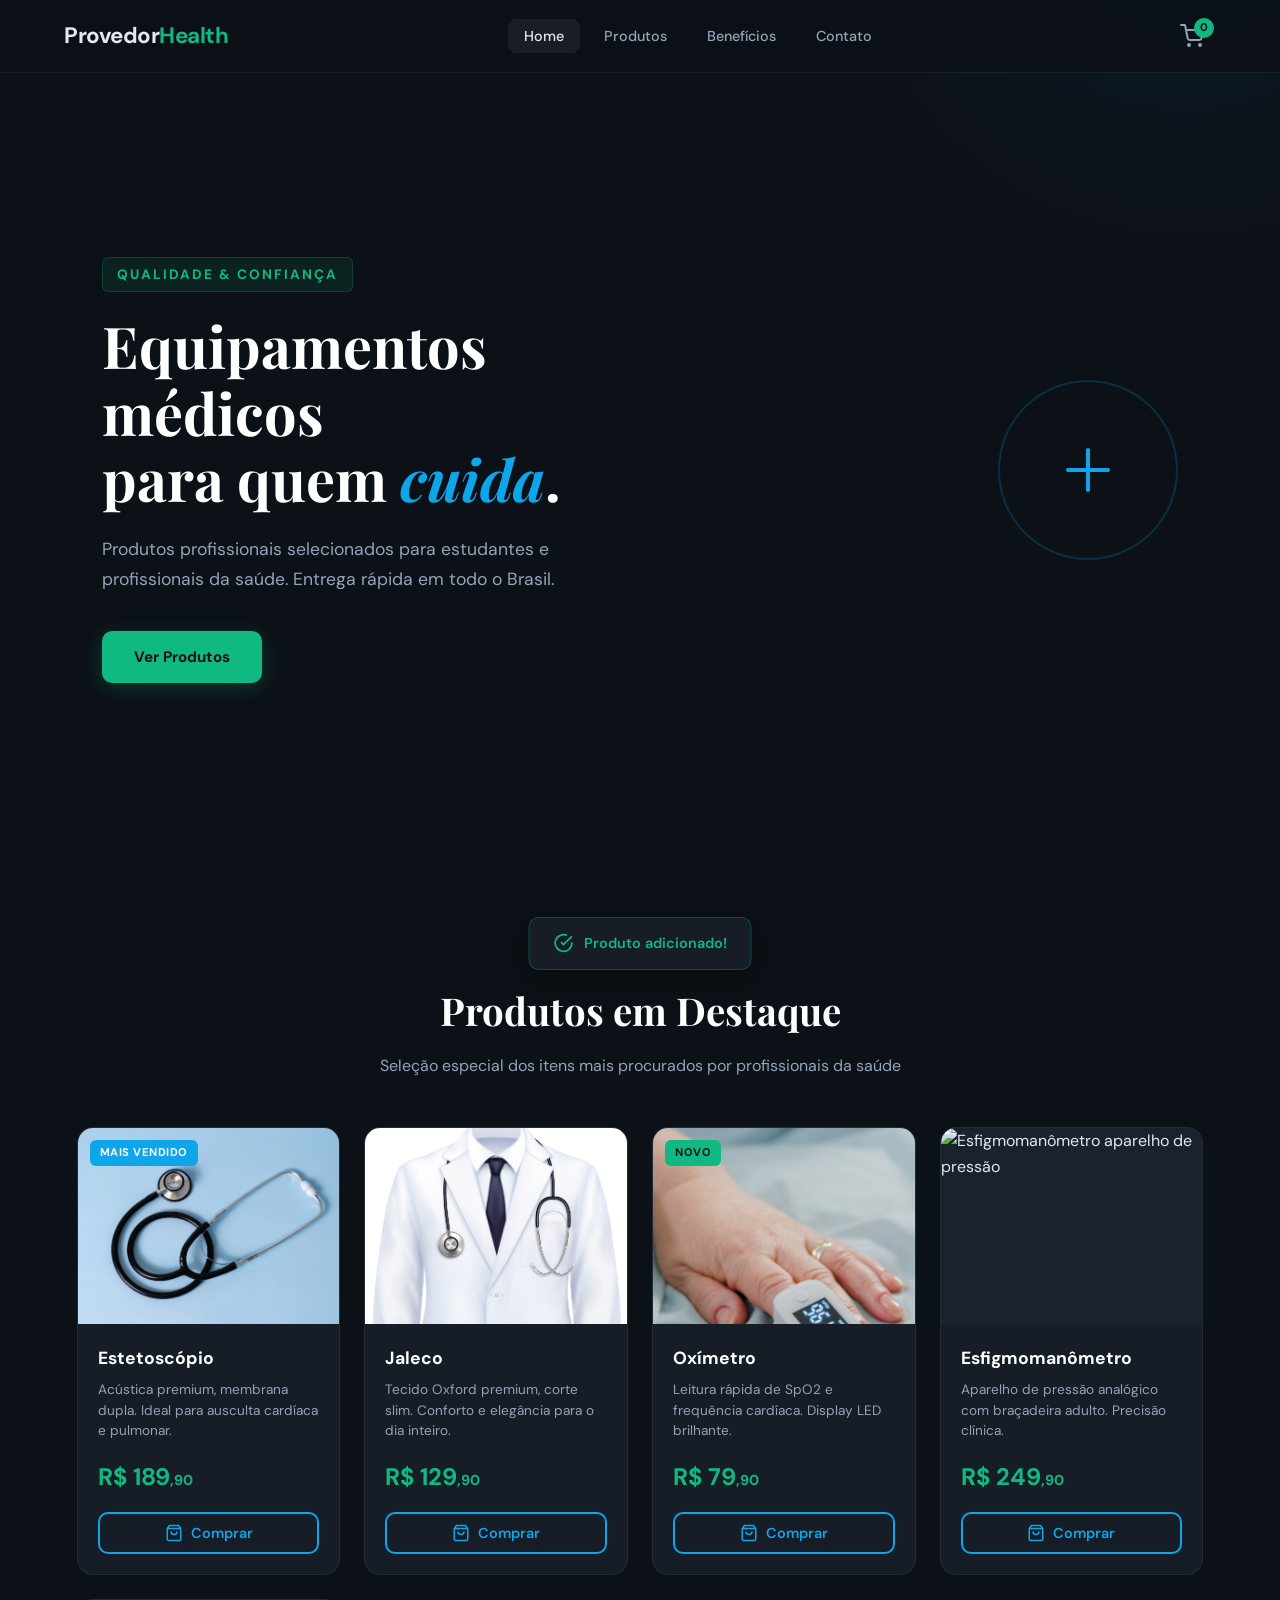
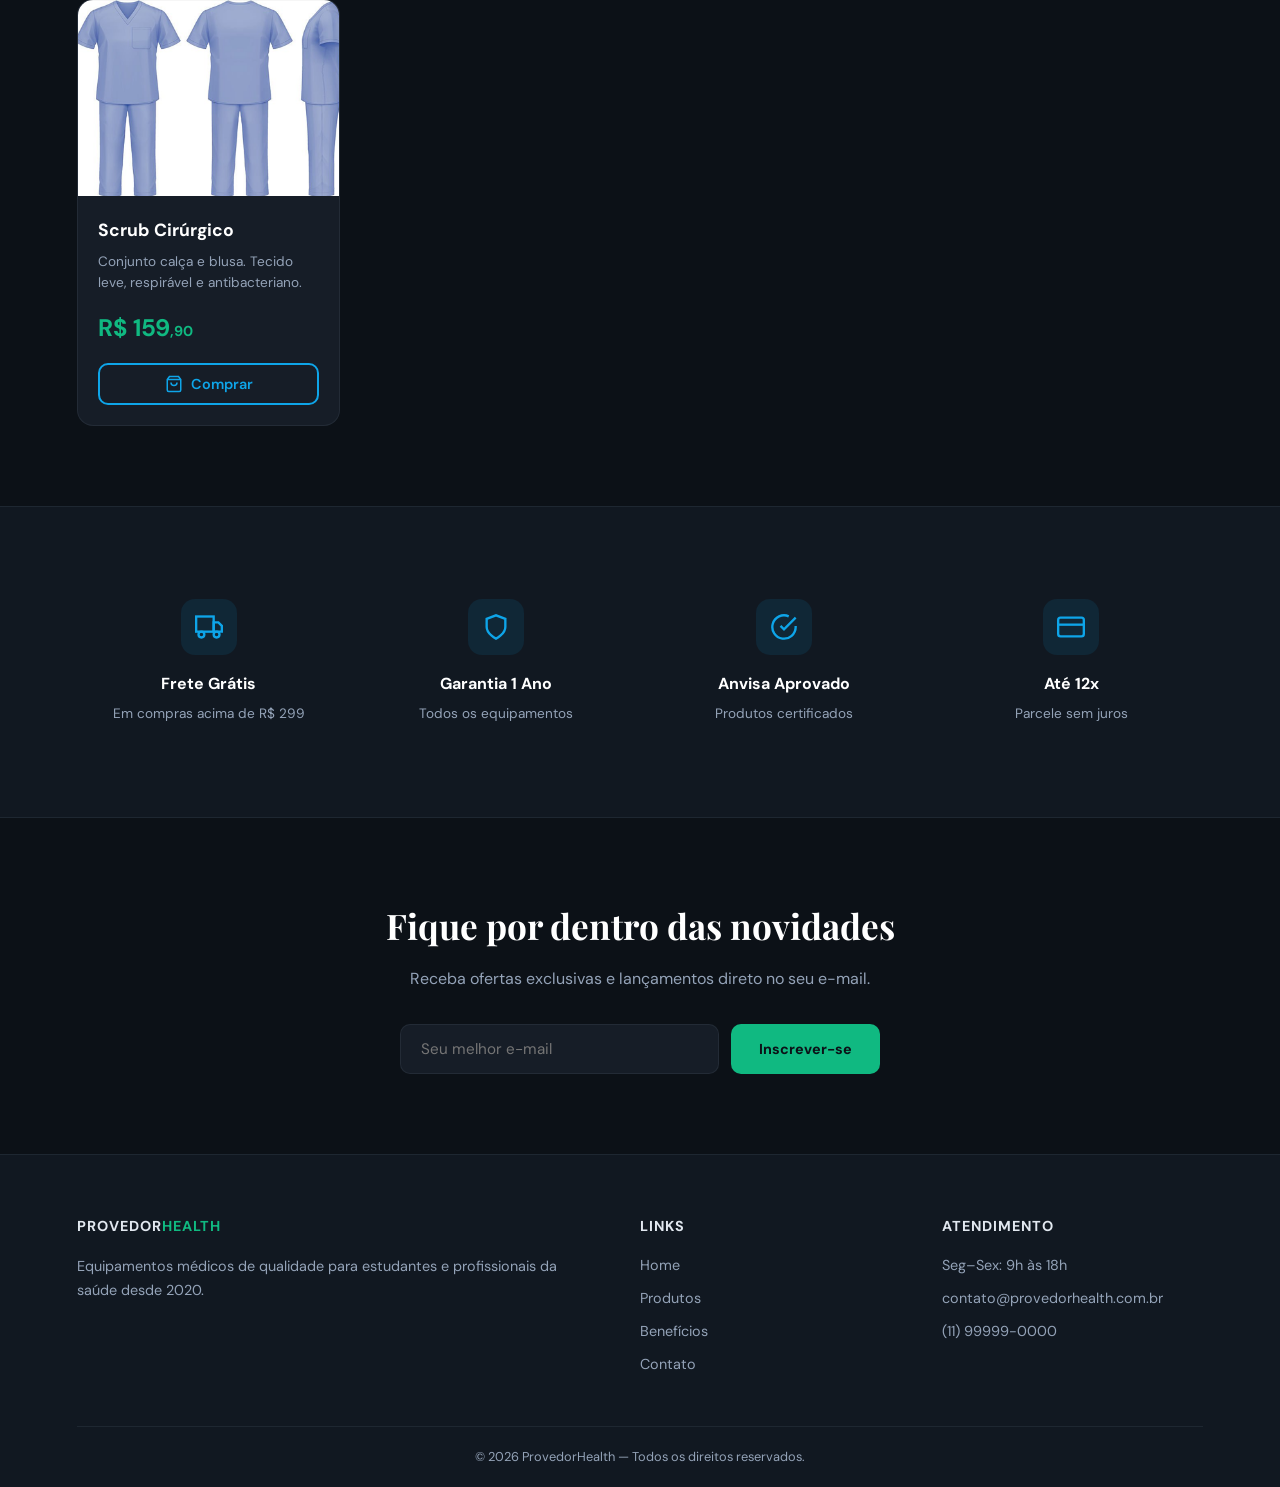
==== Projeto2Front/index.html @ 76541d10 "Projeto Figma Aula de Web, tentando aprimorar a cada dia mais (Utilizei IA para entender certas vari" ====
<!DOCTYPE html>
<html lang="pt-br">
<head>
    <meta charset="UTF-8">
    <meta name="viewport" content="width=device-width, initial-scale=1.0">
    <title>ProvedorHealth — Equipamentos Médicos</title>
    <link rel="preconnect" href="https://fonts.googleapis.com">
    <link href="https://fonts.googleapis.com/css2?family=DM+Sans:ital,opsz,wght@0,9..40,300;0,9..40,500;0,9..40,700&family=Playfair+Display:wght@600;700&display=swap" rel="stylesheet">
    <link rel="stylesheet" href="./src/css/estilo.css">
</head>
<body>

    <!-- HEADER -->
    <header id="header">
        <h1 class="logo">Provedor<span>Health</span></h1>
        <button class="menu-toggle" id="menuToggle" aria-label="Abrir menu">
            <span></span><span></span><span></span>
        </button>
        <nav id="mainNav">
            <ul>
                <li><a href="#hero" class="active">Home</a></li>
                <li><a href="#produtos">Produtos</a></li>
                <li><a href="#beneficios">Benefícios</a></li>
                <li><a href="#contato">Contato</a></li>
            </ul>
        </nav>
        <div class="carrinho" id="carrinhoBtn">
            <svg width="24" height="24" viewBox="0 0 24 24" fill="none" stroke="currentColor" stroke-width="2" stroke-linecap="round" stroke-linejoin="round">
                <circle cx="9" cy="21" r="1"/><circle cx="20" cy="21" r="1"/>
                <path d="M1 1h4l2.68 13.39a2 2 0 0 0 2 1.61h9.72a2 2 0 0 0 2-1.61L23 6H6"/>
            </svg>
            <span id="carrinho-contador">0</span>
        </div>
    </header>

    <!-- HERO SECTION -->
    <section class="hero" id="hero">
        <div class="hero-content">
            <p class="hero-tag">Qualidade & Confiança</p>
            <h2>Equipamentos médicos<br>para quem <em>cuida</em>.</h2>
            <p class="hero-desc">Produtos profissionais selecionados para estudantes e profissionais da saúde. Entrega rápida em todo o Brasil.</p>
            <a href="#produtos" class="btn-hero">Ver Produtos</a>
        </div>
        <div class="hero-visual">
            <div class="hero-pulse"></div>
            <svg class="hero-icon" viewBox="0 0 120 120" fill="none">
                <path d="M60 20 L60 100 M20 60 L100 60" stroke="currentColor" stroke-width="8" stroke-linecap="round"/>
            </svg>
        </div>
    </section>

    <!-- PRODUTOS -->
    <main id="produtos">
        <div class="section-header">
            <h2>Produtos em Destaque</h2>
            <p>Seleção especial dos itens mais procurados por profissionais da saúde</p>
        </div>
        <section class="card">
            <div class="produto-card" style="--delay:0">
                <div class="img-wrapper">
                    <img src="./src/assets/Imagem.jpg" alt="Estetoscópio profissional preto" loading="lazy">
                    <span class="badge">Mais Vendido</span>
                </div>
                <article class="card-content">
                    <h3>Estetoscópio</h3>
                    <p class="desc">Acústica premium, membrana dupla. Ideal para ausculta cardíaca e pulmonar.</p>
                    <p class="preco">R$ 189<small>,90</small></p>
                    <button class="btn-comprar" data-nome="Estetoscópio" data-preco="189.90">
                        <svg width="18" height="18" viewBox="0 0 24 24" fill="none" stroke="currentColor" stroke-width="2"><path d="M6 2L3 6v14a2 2 0 002 2h14a2 2 0 002-2V6l-3-4z"/><line x1="3" y1="6" x2="21" y2="6"/><path d="M16 10a4 4 0 01-8 0"/></svg>
                        Comprar
                    </button>
                </article>
            </div>

            <div class="produto-card" style="--delay:1">
                <div class="img-wrapper">
                    <img src="./src/assets/Imagem2.jpg" alt="Jaleco branco profissional" loading="lazy">
                </div>
                <article class="card-content">
                    <h3>Jaleco</h3>
                    <p class="desc">Tecido Oxford premium, corte slim. Conforto e elegância para o dia inteiro.</p>
                    <p class="preco">R$ 129<small>,90</small></p>
                    <button class="btn-comprar" data-nome="Jaleco" data-preco="129.90">
                        <svg width="18" height="18" viewBox="0 0 24 24" fill="none" stroke="currentColor" stroke-width="2"><path d="M6 2L3 6v14a2 2 0 002 2h14a2 2 0 002-2V6l-3-4z"/><line x1="3" y1="6" x2="21" y2="6"/><path d="M16 10a4 4 0 01-8 0"/></svg>
                        Comprar
                    </button>
                </article>
            </div>

            <div class="produto-card" style="--delay:2">
                <div class="img-wrapper">
                    <img src="./src/assets/Imagem3.jpg" alt="Oxímetro de dedo digital" loading="lazy">
                    <span class="badge novo">Novo</span>
                </div>
                <article class="card-content">
                    <h3>Oxímetro</h3>
                    <p class="desc">Leitura rápida de SpO2 e frequência cardíaca. Display LED brilhante.</p>
                    <p class="preco">R$ 79<small>,90</small></p>
                    <button class="btn-comprar" data-nome="Oxímetro" data-preco="79.90">
                        <svg width="18" height="18" viewBox="0 0 24 24" fill="none" stroke="currentColor" stroke-width="2"><path d="M6 2L3 6v14a2 2 0 002 2h14a2 2 0 002-2V6l-3-4z"/><line x1="3" y1="6" x2="21" y2="6"/><path d="M16 10a4 4 0 01-8 0"/></svg>
                        Comprar
                    </button>
                </article>
            </div>

            <div class="produto-card" style="--delay:3">
                <div class="img-wrapper">
                    <img src="./src/assets/Imagem4.jpg" alt="Esfigmomanômetro aparelho de pressão" loading="lazy">
                </div>
                <article class="card-content">
                    <h3>Esfigmomanômetro</h3>
                    <p class="desc">Aparelho de pressão analógico com braçadeira adulto. Precisão clínica.</p>
                    <p class="preco">R$ 249<small>,90</small></p>
                    <button class="btn-comprar" data-nome="Esfigmomanômetro" data-preco="249.90">
                        <svg width="18" height="18" viewBox="0 0 24 24" fill="none" stroke="currentColor" stroke-width="2"><path d="M6 2L3 6v14a2 2 0 002 2h14a2 2 0 002-2V6l-3-4z"/><line x1="3" y1="6" x2="21" y2="6"/><path d="M16 10a4 4 0 01-8 0"/></svg>
                        Comprar
                    </button>
                </article>
            </div>

            <div class="produto-card" style="--delay:4">
                <div class="img-wrapper">
                    <img src="./src/assets/Imagem5.png" alt="Scrub pijama cirúrgico" loading="lazy">
                </div>
                <article class="card-content">
                    <h3>Scrub Cirúrgico</h3>
                    <p class="desc">Conjunto calça e blusa. Tecido leve, respirável e antibacteriano.</p>
                    <p class="preco">R$ 159<small>,90</small></p>
                    <button class="btn-comprar" data-nome="Scrub Cirúrgico" data-preco="159.90">
                        <svg width="18" height="18" viewBox="0 0 24 24" fill="none" stroke="currentColor" stroke-width="2"><path d="M6 2L3 6v14a2 2 0 002 2h14a2 2 0 002-2V6l-3-4z"/><line x1="3" y1="6" x2="21" y2="6"/><path d="M16 10a4 4 0 01-8 0"/></svg>
                        Comprar
                    </button>
                </article>
            </div>
        </section>
    </main>

    <!-- BENEFÍCIOS -->
    <section class="beneficios" id="beneficios">
        <div class="beneficio">
            <div class="beneficio-icon">
                <svg width="28" height="28" viewBox="0 0 24 24" fill="none" stroke="currentColor" stroke-width="2"><rect x="1" y="3" width="15" height="13"/><polygon points="16 8 20 8 23 11 23 16 16 16 16 8"/><circle cx="5.5" cy="18.5" r="2.5"/><circle cx="18.5" cy="18.5" r="2.5"/></svg>
            </div>
            <h3>Frete Grátis</h3>
            <p>Em compras acima de R$ 299</p>
        </div>
        <div class="beneficio">
            <div class="beneficio-icon">
                <svg width="28" height="28" viewBox="0 0 24 24" fill="none" stroke="currentColor" stroke-width="2"><path d="M12 22s8-4 8-10V5l-8-3-8 3v7c0 6 8 10 8 10z"/></svg>
            </div>
            <h3>Garantia 1 Ano</h3>
            <p>Todos os equipamentos</p>
        </div>
        <div class="beneficio">
            <div class="beneficio-icon">
                <svg width="28" height="28" viewBox="0 0 24 24" fill="none" stroke="currentColor" stroke-width="2"><path d="M22 11.08V12a10 10 0 11-5.93-9.14"/><polyline points="22 4 12 14.01 9 11.01"/></svg>
            </div>
            <h3>Anvisa Aprovado</h3>
            <p>Produtos certificados</p>
        </div>
        <div class="beneficio">
            <div class="beneficio-icon">
                <svg width="28" height="28" viewBox="0 0 24 24" fill="none" stroke="currentColor" stroke-width="2"><rect x="1" y="4" width="22" height="16" rx="2" ry="2"/><line x1="1" y1="10" x2="23" y2="10"/></svg>
            </div>
            <h3>Até 12x</h3>
            <p>Parcele sem juros</p>
        </div>
    </section>

    
    <section class="contato" id="contato">
        <h2>Fique por dentro das novidades</h2>
        <p>Receba ofertas exclusivas e lançamentos direto no seu e-mail.</p>
        <div class="newsletter-form">
            <input type="email" placeholder="Seu melhor e-mail" id="emailInput">
            <button id="newsletterBtn">Inscrever-se</button>
        </div>
    </section>

  
    <div class="cart-overlay" id="cartOverlay"></div>
    <aside class="cart-sidebar" id="cartSidebar">
        <div class="cart-header">
            <h3>Seu Carrinho</h3>
            <button class="cart-close" id="cartClose">&times;</button>
        </div>
        <div class="cart-items" id="cartItems">
            <p class="cart-empty">Seu carrinho está vazio</p>
        </div>
        <div class="cart-footer" id="cartFooter" style="display:none;">
            <div class="cart-total">
                <span>Total:</span>
                <strong id="cartTotal">R$ 0,00</strong>
            </div>
            <button class="btn-checkout">Finalizar Compra</button>
        </div>
    </aside>

    <!-- TOAST -->
    <div class="toast" id="toast">
        <svg width="20" height="20" viewBox="0 0 24 24" fill="none" stroke="currentColor" stroke-width="2"><path d="M22 11.08V12a10 10 0 11-5.93-9.14"/><polyline points="22 4 12 14.01 9 11.01"/></svg>
        <span id="toastMsg">Produto adicionado!</span>
    </div>

    <!-- FOOTER -->
    <footer>
        <div class="footer-grid">
            <div class="footer-col">
                <h4 class="footer-logo">Provedor<span>Health</span></h4>
                <p>Equipamentos médicos de qualidade para estudantes e profissionais da saúde desde 2020.</p>
            </div>
            <div class="footer-col">
                <h4>Links</h4>
                <ul>
                    <li><a href="#hero">Home</a></li>
                    <li><a href="#produtos">Produtos</a></li>
                    <li><a href="#beneficios">Benefícios</a></li>
                    <li><a href="#contato">Contato</a></li>
                </ul>
            </div>
            <div class="footer-col">
                <h4>Atendimento</h4>
                <ul>
                    <li>Seg–Sex: 9h às 18h</li>
                    <li>contato@provedorhealth.com.br</li>
                    <li>(11) 99999-0000</li>
                </ul>
            </div>
        </div>
        <div class="footer-bottom">
            <p>&copy; 2026 ProvedorHealth — Todos os direitos reservados.</p>
        </div>
    </footer>

    <!-- SCROLL TO TOP -->
    <button class="scroll-top" id="scrollTop" aria-label="Voltar ao topo">
        <svg width="20" height="20" viewBox="0 0 24 24" fill="none" stroke="currentColor" stroke-width="2.5"><polyline points="18 15 12 9 6 15"/></svg>
    </button>

    <script src="./src/js/script.js"></script>
</body>
</html>
---- Projeto2Front/src/css/estilo.css ----
/* ========================================
   ProvedorHealth — CSS Redesign
   Tema: Medical Clean / Dark Professional
   ======================================== */

/* === VARIÁVEIS === */
:root {
    --color-primary: #0ea5e9;
    --color-primary-dark: #0284c7;
    --color-accent: #10b981;
    --color-accent-glow: rgba(16, 185, 129, 0.25);
    --bg-dark: #0c1117;
    --bg-card: #161d27;
    --bg-card-hover: #1c2533;
    --bg-surface: #111821;
    --text-color: #e2e8f0;
    --text-muted: #94a3b8;
    --border-color: rgba(148, 163, 184, 0.1);
    --radius: 16px;
    --radius-sm: 10px;
    --shadow-card: 0 4px 24px rgba(0, 0, 0, 0.3);
    --shadow-glow: 0 0 30px rgba(14, 165, 233, 0.15);
    --font-display: 'Playfair Display', Georgia, serif;
    --font-body: 'DM Sans', -apple-system, sans-serif;
    --transition: 0.3s cubic-bezier(0.4, 0, 0.2, 1);
}

/* === RESET === */
*, *::before, *::after {
    margin: 0;
    padding: 0;
    box-sizing: border-box;
}

html {
    scroll-behavior: smooth;
    scroll-padding-top: 80px;
}

body {
    background: var(--bg-dark);
    color: var(--text-color);
    font-family: var(--font-body);
    line-height: 1.6;
    overflow-x: hidden;
}

/* === HEADER === */
header {
    position: fixed;
    top: 0;
    left: 0;
    right: 0;
    z-index: 100;
    display: flex;
    justify-content: space-between;
    align-items: center;
    padding: 16px 5%;
    background: rgba(12, 17, 23, 0.85);
    backdrop-filter: blur(16px);
    -webkit-backdrop-filter: blur(16px);
    border-bottom: 1px solid var(--border-color);
    transition: var(--transition);
}

header.scrolled {
    padding: 10px 5%;
    background: rgba(12, 17, 23, 0.95);
}

.logo {
    font-family: var(--font-body);
    font-weight: 700;
    font-size: 1.4rem;
    letter-spacing: -0.5px;
}

.logo span {
    color: var(--color-accent);
}

/* Mobile Menu Toggle */
.menu-toggle {
    display: none;
    flex-direction: column;
    gap: 5px;
    background: none;
    border: none;
    cursor: pointer;
    padding: 4px;
    z-index: 110;
}

.menu-toggle span {
    display: block;
    width: 24px;
    height: 2px;
    background: var(--text-color);
    border-radius: 2px;
    transition: var(--transition);
}

.menu-toggle.active span:nth-child(1) {
    transform: rotate(45deg) translate(5px, 5px);
}
.menu-toggle.active span:nth-child(2) {
    opacity: 0;
}
.menu-toggle.active span:nth-child(3) {
    transform: rotate(-45deg) translate(5px, -5px);
}

nav ul {
    display: flex;
    list-style: none;
    gap: 8px;
}

nav ul li a {
    color: var(--text-muted);
    text-decoration: none;
    font-size: 0.9rem;
    font-weight: 500;
    padding: 8px 16px;
    border-radius: 8px;
    transition: var(--transition);
}

nav ul li a:hover,
nav ul li a.active {
    color: var(--text-color);
    background: rgba(255, 255, 255, 0.06);
}

/* Carrinho */
.carrinho {
    position: relative;
    cursor: pointer;
    display: flex;
    align-items: center;
    gap: 6px;
    padding: 8px 12px;
    border-radius: 10px;
    transition: var(--transition);
    color: var(--text-muted);
}

.carrinho:hover {
    background: rgba(255, 255, 255, 0.06);
    color: var(--text-color);
}

#carrinho-contador {
    background: var(--color-accent);
    color: var(--bg-dark);
    font-size: 0.7rem;
    font-weight: 700;
    min-width: 20px;
    height: 20px;
    display: flex;
    align-items: center;
    justify-content: center;
    border-radius: 50%;
    position: absolute;
    top: 2px;
    right: 2px;
    transition: var(--transition);
}

#carrinho-contador.bump {
    animation: bump 0.3s ease;
}

@keyframes bump {
    0%, 100% { transform: scale(1); }
    50% { transform: scale(1.4); }
}

/* === HERO === */
.hero {
    min-height: 100vh;
    display: flex;
    align-items: center;
    justify-content: space-between;
    padding: 120px 8% 80px;
    gap: 60px;
    position: relative;
    overflow: hidden;
}

.hero::before {
    content: '';
    position: absolute;
    top: -50%;
    right: -20%;
    width: 700px;
    height: 700px;
    background: radial-gradient(circle, rgba(14, 165, 233, 0.08) 0%, transparent 70%);
    border-radius: 50%;
    pointer-events: none;
}

.hero-content {
    max-width: 560px;
    animation: fadeUp 0.8s ease both;
}

.hero-tag {
    display: inline-block;
    color: var(--color-accent);
    font-size: 0.85rem;
    font-weight: 700;
    text-transform: uppercase;
    letter-spacing: 2px;
    margin-bottom: 20px;
    padding: 6px 14px;
    background: rgba(16, 185, 129, 0.1);
    border: 1px solid rgba(16, 185, 129, 0.2);
    border-radius: 6px;
}

.hero h2 {
    font-family: var(--font-display);
    font-size: clamp(2.4rem, 5vw, 3.6rem);
    line-height: 1.15;
    margin-bottom: 24px;
    color: #fff;
}

.hero h2 em {
    font-style: italic;
    color: var(--color-primary);
}

.hero-desc {
    color: var(--text-muted);
    font-size: 1.1rem;
    line-height: 1.7;
    margin-bottom: 36px;
    max-width: 460px;
}

.btn-hero {
    display: inline-flex;
    align-items: center;
    gap: 8px;
    background: var(--color-accent);
    color: var(--bg-dark);
    font-weight: 700;
    font-size: 0.95rem;
    text-decoration: none;
    padding: 14px 32px;
    border-radius: var(--radius-sm);
    transition: var(--transition);
    box-shadow: 0 4px 20px var(--color-accent-glow);
}

.btn-hero:hover {
    transform: translateY(-2px);
    box-shadow: 0 8px 30px var(--color-accent-glow);
}

.hero-visual {
    position: relative;
    display: flex;
    align-items: center;
    justify-content: center;
    animation: fadeUp 0.8s ease 0.2s both;
}

.hero-pulse {
    width: 180px;
    height: 180px;
    border-radius: 50%;
    border: 2px solid rgba(14, 165, 233, 0.2);
    animation: pulse 3s ease-in-out infinite;
}

.hero-icon {
    position: absolute;
    width: 60px;
    height: 60px;
    color: var(--color-primary);
}

@keyframes pulse {
    0%, 100% { transform: scale(1); opacity: 0.5; }
    50% { transform: scale(1.15); opacity: 1; }
}

@keyframes fadeUp {
    from { opacity: 0; transform: translateY(30px); }
    to { opacity: 1; transform: translateY(0); }
}

/* === SECTION HEADER === */
.section-header {
    text-align: center;
    margin-bottom: 48px;
}

.section-header h2 {
    font-family: var(--font-display);
    font-size: clamp(1.8rem, 3vw, 2.4rem);
    color: #fff;
    margin-bottom: 12px;
}

.section-header p {
    color: var(--text-muted);
    font-size: 1rem;
}

/* === PRODUTOS === */
#produtos {
    padding: 80px 6%;
}

.card {
    display: grid;
    grid-template-columns: repeat(auto-fill, minmax(260px, 1fr));
    gap: 24px;
}

.produto-card {
    background: var(--bg-card);
    border-radius: var(--radius);
    overflow: hidden;
    border: 1px solid var(--border-color);
    transition: var(--transition);
    animation: fadeUp 0.6s ease both;
    animation-delay: calc(var(--delay, 0) * 0.1s);
}

.produto-card:hover {
    transform: translateY(-6px);
    border-color: rgba(14, 165, 233, 0.3);
    box-shadow: var(--shadow-glow);
    background: var(--bg-card-hover);
}

.img-wrapper {
    position: relative;
    overflow: hidden;
    aspect-ratio: 4/3;
    background: #1a222e;
}

.img-wrapper img {
    width: 100%;
    height: 100%;
    object-fit: cover;
    transition: transform 0.5s ease;
}

.produto-card:hover .img-wrapper img {
    transform: scale(1.05);
}

.badge {
    position: absolute;
    top: 12px;
    left: 12px;
    background: var(--color-primary);
    color: #fff;
    font-size: 0.7rem;
    font-weight: 700;
    text-transform: uppercase;
    letter-spacing: 0.5px;
    padding: 4px 10px;
    border-radius: 6px;
}

.badge.novo {
    background: var(--color-accent);
    color: var(--bg-dark);
}

.card-content {
    padding: 20px;
}

.card-content h3 {
    font-size: 1.1rem;
    font-weight: 700;
    color: #fff;
    margin-bottom: 8px;
}

.card-content .desc {
    color: var(--text-muted);
    font-size: 0.85rem;
    line-height: 1.5;
    margin-bottom: 16px;
}

.preco {
    font-size: 1.5rem;
    font-weight: 700;
    color: var(--color-accent);
    margin-bottom: 16px;
}

.preco small {
    font-size: 0.9rem;
}

.btn-comprar {
    display: inline-flex;
    align-items: center;
    gap: 8px;
    background: transparent;
    color: var(--color-primary);
    border: 2px solid var(--color-primary);
    padding: 10px 24px;
    border-radius: var(--radius-sm);
    cursor: pointer;
    font-family: var(--font-body);
    font-size: 0.9rem;
    font-weight: 600;
    transition: var(--transition);
    width: 100%;
    justify-content: center;
}

.btn-comprar:hover {
    background: var(--color-primary);
    color: #fff;
    transform: scale(1.02);
}

.btn-comprar:active {
    transform: scale(0.98);
}

/* === BENEFÍCIOS === */
.beneficios {
    display: grid;
    grid-template-columns: repeat(auto-fit, minmax(220px, 1fr));
    gap: 24px;
    padding: 60px 6%;
    background: var(--bg-surface);
    border-top: 1px solid var(--border-color);
    border-bottom: 1px solid var(--border-color);
}

.beneficio {
    text-align: center;
    padding: 32px 20px;
}

.beneficio-icon {
    display: inline-flex;
    align-items: center;
    justify-content: center;
    width: 56px;
    height: 56px;
    border-radius: 14px;
    background: rgba(14, 165, 233, 0.1);
    color: var(--color-primary);
    margin-bottom: 16px;
}

.beneficio h3 {
    font-size: 1rem;
    font-weight: 700;
    color: #fff;
    margin-bottom: 6px;
}

.beneficio p {
    color: var(--text-muted);
    font-size: 0.85rem;
}

/* === CONTATO / NEWSLETTER === */
.contato {
    text-align: center;
    padding: 80px 6%;
}

.contato h2 {
    font-family: var(--font-display);
    font-size: clamp(1.6rem, 3vw, 2.2rem);
    color: #fff;
    margin-bottom: 12px;
}

.contato > p {
    color: var(--text-muted);
    margin-bottom: 32px;
}

.newsletter-form {
    display: flex;
    gap: 12px;
    max-width: 480px;
    margin: 0 auto;
}

.newsletter-form input {
    flex: 1;
    padding: 14px 20px;
    border-radius: var(--radius-sm);
    border: 1px solid var(--border-color);
    background: var(--bg-card);
    color: var(--text-color);
    font-family: var(--font-body);
    font-size: 0.95rem;
    outline: none;
    transition: var(--transition);
}

.newsletter-form input:focus {
    border-color: var(--color-primary);
    box-shadow: 0 0 0 3px rgba(14, 165, 233, 0.15);
}

.newsletter-form button {
    padding: 14px 28px;
    background: var(--color-accent);
    color: var(--bg-dark);
    font-family: var(--font-body);
    font-weight: 700;
    font-size: 0.9rem;
    border: none;
    border-radius: var(--radius-sm);
    cursor: pointer;
    transition: var(--transition);
    white-space: nowrap;
}

.newsletter-form button:hover {
    transform: translateY(-2px);
    box-shadow: 0 4px 16px var(--color-accent-glow);
}

/* === CARRINHO SIDEBAR === */
.cart-overlay {
    position: fixed;
    inset: 0;
    background: rgba(0, 0, 0, 0.6);
    z-index: 200;
    opacity: 0;
    visibility: hidden;
    transition: var(--transition);
}

.cart-overlay.open {
    opacity: 1;
    visibility: visible;
}

.cart-sidebar {
    position: fixed;
    top: 0;
    right: -400px;
    width: 380px;
    max-width: 90vw;
    height: 100vh;
    background: var(--bg-surface);
    z-index: 210;
    display: flex;
    flex-direction: column;
    transition: right 0.4s cubic-bezier(0.4, 0, 0.2, 1);
    border-left: 1px solid var(--border-color);
}

.cart-sidebar.open {
    right: 0;
}

.cart-header {
    display: flex;
    justify-content: space-between;
    align-items: center;
    padding: 24px;
    border-bottom: 1px solid var(--border-color);
}

.cart-header h3 {
    font-size: 1.2rem;
    color: #fff;
}

.cart-close {
    background: none;
    border: none;
    color: var(--text-muted);
    font-size: 2rem;
    cursor: pointer;
    line-height: 1;
    transition: var(--transition);
}

.cart-close:hover {
    color: #fff;
}

.cart-items {
    flex: 1;
    overflow-y: auto;
    padding: 20px;
}

.cart-empty {
    text-align: center;
    color: var(--text-muted);
    padding: 40px 0;
}

.cart-item {
    display: flex;
    justify-content: space-between;
    align-items: center;
    padding: 14px 0;
    border-bottom: 1px solid var(--border-color);
    animation: fadeUp 0.3s ease;
}

.cart-item-info h4 {
    font-size: 0.95rem;
    color: #fff;
    margin-bottom: 4px;
}

.cart-item-info p {
    color: var(--color-accent);
    font-weight: 600;
    font-size: 0.9rem;
}

.cart-item-actions {
    display: flex;
    align-items: center;
    gap: 10px;
}

.cart-item-actions button {
    width: 30px;
    height: 30px;
    border-radius: 8px;
    border: 1px solid var(--border-color);
    background: var(--bg-card);
    color: var(--text-color);
    cursor: pointer;
    font-size: 1rem;
    display: flex;
    align-items: center;
    justify-content: center;
    transition: var(--transition);
}

.cart-item-actions button:hover {
    border-color: var(--color-primary);
    color: var(--color-primary);
}

.cart-item-actions span {
    min-width: 20px;
    text-align: center;
    font-weight: 600;
}

.cart-footer {
    padding: 20px 24px;
    border-top: 1px solid var(--border-color);
}

.cart-total {
    display: flex;
    justify-content: space-between;
    align-items: center;
    margin-bottom: 16px;
    font-size: 1.1rem;
}

.cart-total strong {
    color: var(--color-accent);
    font-size: 1.3rem;
}

.btn-checkout {
    width: 100%;
    padding: 14px;
    background: var(--color-accent);
    color: var(--bg-dark);
    font-family: var(--font-body);
    font-weight: 700;
    font-size: 1rem;
    border: none;
    border-radius: var(--radius-sm);
    cursor: pointer;
    transition: var(--transition);
}

.btn-checkout:hover {
    box-shadow: 0 4px 20px var(--color-accent-glow);
    transform: translateY(-1px);
}

/* === TOAST === */
.toast {
    position: fixed;
    bottom: 30px;
    left: 50%;
    transform: translateX(-50%) translateY(100px);
    display: flex;
    align-items: center;
    gap: 10px;
    background: var(--bg-card);
    color: var(--color-accent);
    padding: 14px 24px;
    border-radius: var(--radius-sm);
    border: 1px solid rgba(16, 185, 129, 0.3);
    box-shadow: 0 8px 32px rgba(0, 0, 0, 0.4);
    z-index: 300;
    transition: transform 0.4s cubic-bezier(0.4, 0, 0.2, 1);
    font-weight: 600;
    font-size: 0.9rem;
}

.toast.show {
    transform: translateX(-50%) translateY(0);
}

/* === FOOTER === */
footer {
    background: var(--bg-surface);
    border-top: 1px solid var(--border-color);
    padding: 60px 6% 0;
}

.footer-grid {
    display: grid;
    grid-template-columns: 2fr 1fr 1fr;
    gap: 40px;
    padding-bottom: 40px;
}

.footer-logo {
    font-family: var(--font-body);
    font-size: 1.3rem;
    margin-bottom: 12px;
}

.footer-logo span {
    color: var(--color-accent);
}

.footer-col p {
    color: var(--text-muted);
    font-size: 0.9rem;
    line-height: 1.7;
}

.footer-col h4 {
    font-size: 0.9rem;
    text-transform: uppercase;
    letter-spacing: 1px;
    color: var(--text-color);
    margin-bottom: 16px;
}

.footer-col ul {
    list-style: none;
}

.footer-col ul li {
    margin-bottom: 10px;
    color: var(--text-muted);
    font-size: 0.9rem;
}

.footer-col ul li a {
    color: var(--text-muted);
    text-decoration: none;
    transition: var(--transition);
}

.footer-col ul li a:hover {
    color: var(--color-primary);
}

.footer-bottom {
    border-top: 1px solid var(--border-color);
    padding: 20px 0;
    text-align: center;
}

.footer-bottom p {
    color: var(--text-muted);
    font-size: 0.8rem;
}

/* === SCROLL TO TOP === */
.scroll-top {
    position: fixed;
    bottom: 30px;
    right: 30px;
    width: 44px;
    height: 44px;
    border-radius: 12px;
    background: var(--bg-card);
    border: 1px solid var(--border-color);
    color: var(--text-color);
    cursor: pointer;
    display: flex;
    align-items: center;
    justify-content: center;
    opacity: 0;
    visibility: hidden;
    transform: translateY(10px);
    transition: var(--transition);
    z-index: 50;
}

.scroll-top.visible {
    opacity: 1;
    visibility: visible;
    transform: translateY(0);
}

.scroll-top:hover {
    background: var(--color-primary);
    border-color: var(--color-primary);
}

/* === RESPONSIVO === */
@media (max-width: 768px) {
    .menu-toggle {
        display: flex;
    }

    nav {
        position: fixed;
        top: 0;
        left: 0;
        right: 0;
        bottom: 0;
        background: rgba(12, 17, 23, 0.98);
        display: flex;
        align-items: center;
        justify-content: center;
        opacity: 0;
        visibility: hidden;
        transition: var(--transition);
        z-index: 105;
    }

    nav.open {
        opacity: 1;
        visibility: visible;
    }

    nav ul {
        flex-direction: column;
        align-items: center;
        gap: 16px;
    }

    nav ul li a {
        font-size: 1.3rem;
        padding: 12px 32px;
    }

    .hero {
        flex-direction: column;
        text-align: center;
        padding: 120px 6% 60px;
        min-height: auto;
    }

    .hero-content {
        max-width: 100%;
    }

    .hero-desc {
        max-width: 100%;
    }

    .hero-visual {
        margin-top: 20px;
    }

    .hero-pulse {
        width: 120px;
        height: 120px;
    }

    #produtos {
        padding: 60px 4%;
    }

    .card {
        grid-template-columns: repeat(auto-fill, minmax(240px, 1fr));
        gap: 16px;
    }

    .footer-grid {
        grid-template-columns: 1fr;
        gap: 30px;
    }

    .newsletter-form {
        flex-direction: column;
    }

    .newsletter-form button {
        width: 100%;
    }
}

@media (max-width: 480px) {
    .card {
        grid-template-columns: 1fr;
    }

    .hero h2 {
        font-size: 2rem;
    }
}
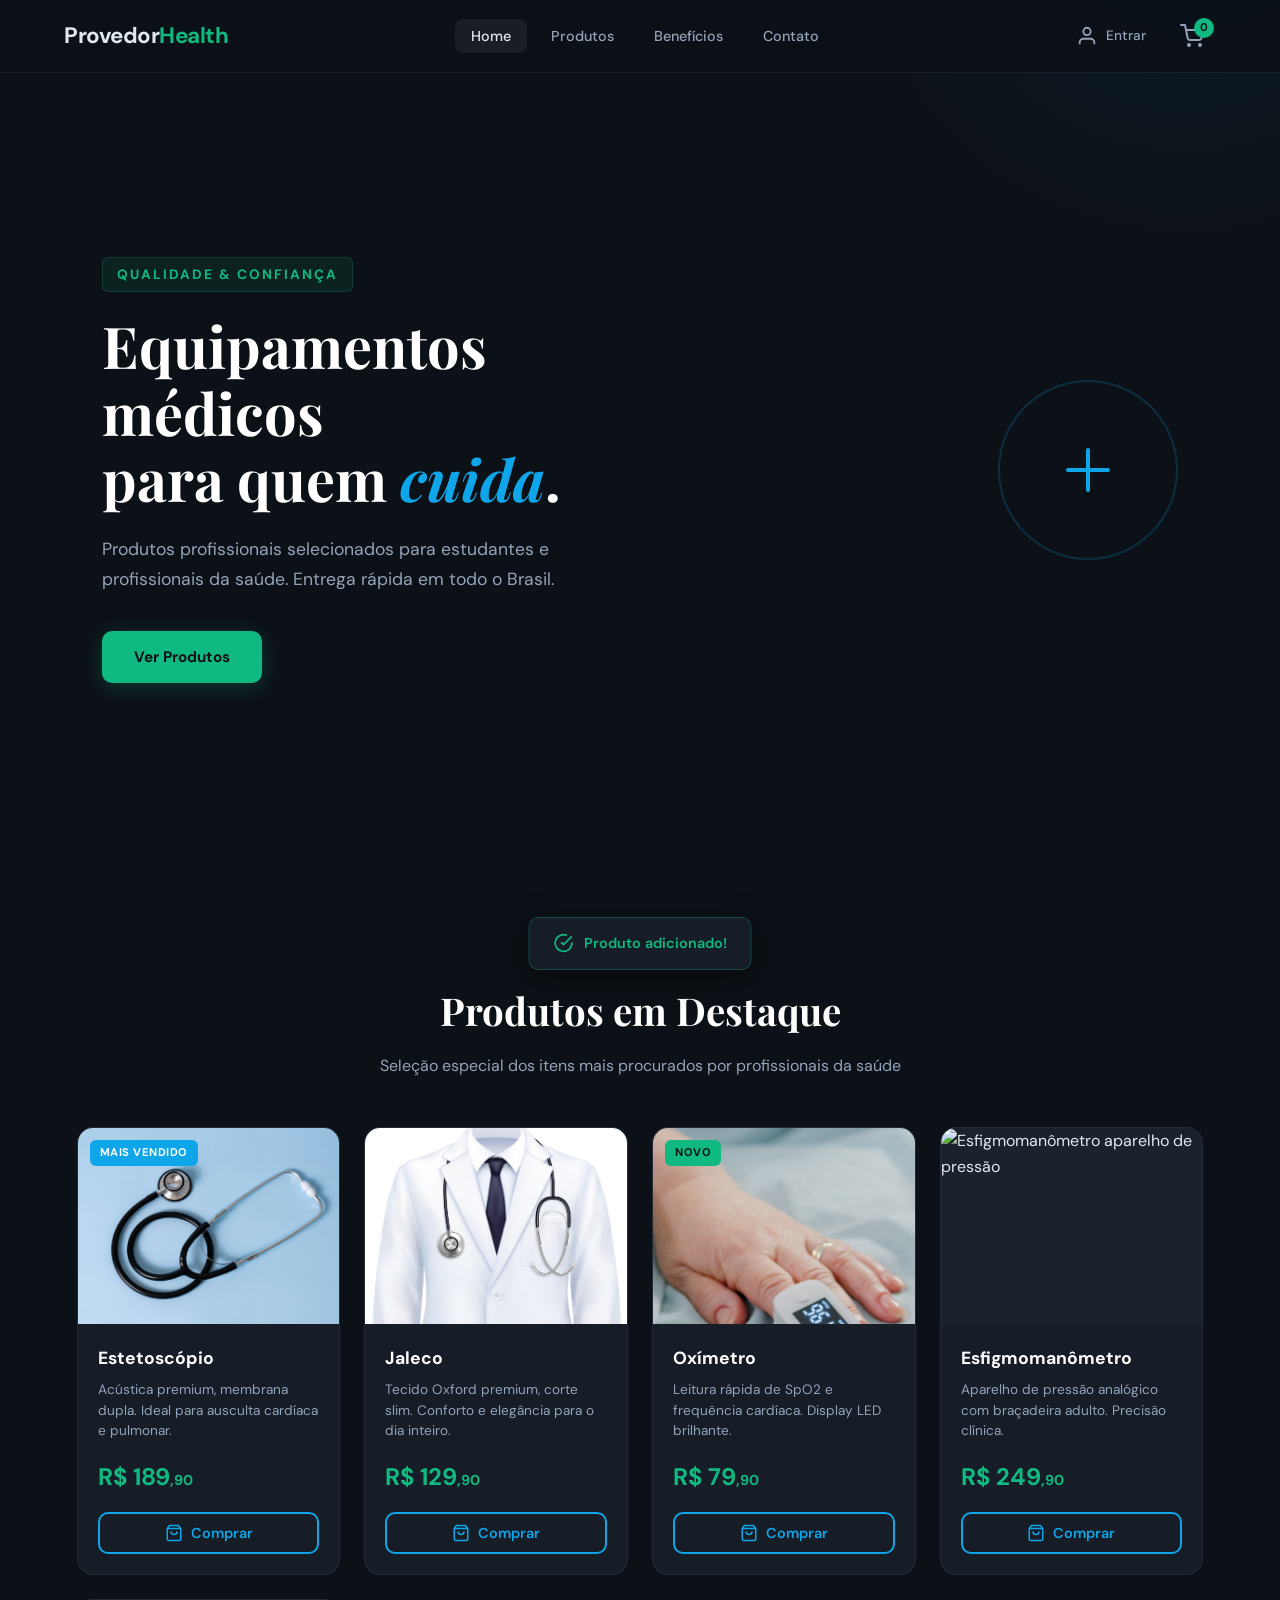
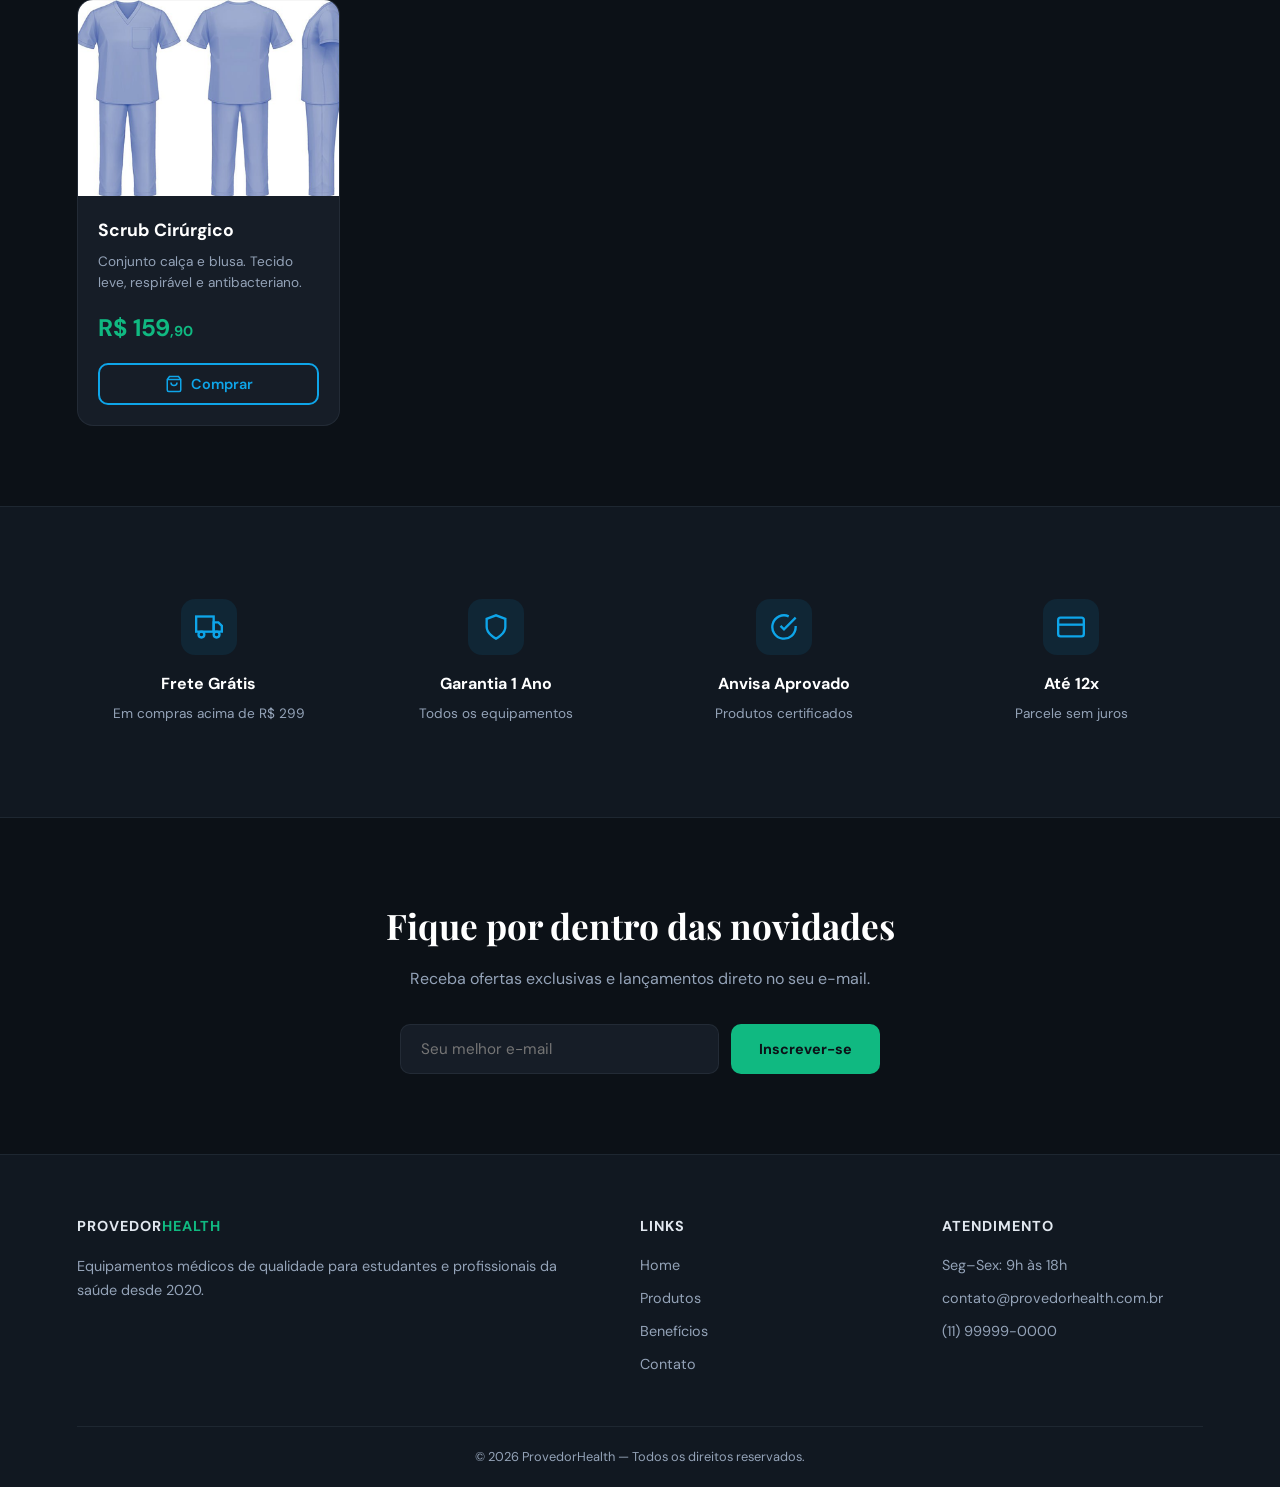
==== commit d90ec5f8: "Adicionando Informações que não haviam sido adicionadas" ====
--- a/Projeto2Front/index.html
+++ b/Projeto2Front/index.html
@@ -12,7 +12,7 @@
 
     <!-- HEADER -->
     <header id="header">
-        <h1 class="logo">Provedor<span>Health</span></h1>
+        <a href="index.html" class="logo">Provedor<span>Health</span></a>
         <button class="menu-toggle" id="menuToggle" aria-label="Abrir menu">
             <span></span><span></span><span></span>
         </button>
@@ -24,12 +24,38 @@
                 <li><a href="#contato">Contato</a></li>
             </ul>
         </nav>
-        <div class="carrinho" id="carrinhoBtn">
-            <svg width="24" height="24" viewBox="0 0 24 24" fill="none" stroke="currentColor" stroke-width="2" stroke-linecap="round" stroke-linejoin="round">
-                <circle cx="9" cy="21" r="1"/><circle cx="20" cy="21" r="1"/>
-                <path d="M1 1h4l2.68 13.39a2 2 0 0 0 2 1.61h9.72a2 2 0 0 0 2-1.61L23 6H6"/>
-            </svg>
-            <span id="carrinho-contador">0</span>
+        <div class="header-actions">
+            <!-- Botão Usuário -->
+            <div class="user-btn" id="userBtn">
+                <svg width="22" height="22" viewBox="0 0 24 24" fill="none" stroke="currentColor" stroke-width="2"><path d="M20 21v-2a4 4 0 00-4-4H8a4 4 0 00-4 4v2"/><circle cx="12" cy="7" r="4"/></svg>
+                <span class="user-name" id="userName">Entrar</span>
+                <!-- Dropdown do usuário -->
+                <div class="user-dropdown" id="userDropdown">
+                    <div class="user-dropdown-header" id="dropdownHeader">
+                        <p>Você não está logado</p>
+                    </div>
+                    <a href="login.html" class="dropdown-link" id="loginLink">
+                        <svg width="16" height="16" viewBox="0 0 24 24" fill="none" stroke="currentColor" stroke-width="2"><path d="M15 3h4a2 2 0 012 2v14a2 2 0 01-2 2h-4"/><polyline points="10 17 15 12 10 7"/><line x1="15" y1="12" x2="3" y2="12"/></svg>
+                        Entrar / Cadastrar
+                    </a>
+                    <a href="#" class="dropdown-link" id="meusPedidos" style="display:none;">
+                        <svg width="16" height="16" viewBox="0 0 24 24" fill="none" stroke="currentColor" stroke-width="2"><path d="M6 2L3 6v14a2 2 0 002 2h14a2 2 0 002-2V6l-3-4z"/><line x1="3" y1="6" x2="21" y2="6"/></svg>
+                        Meus Pedidos
+                    </a>
+                    <a href="#" class="dropdown-link logout" id="logoutBtn" style="display:none;">
+                        <svg width="16" height="16" viewBox="0 0 24 24" fill="none" stroke="currentColor" stroke-width="2"><path d="M9 21H5a2 2 0 01-2-2V5a2 2 0 012-2h4"/><polyline points="16 17 21 12 16 7"/><line x1="21" y1="12" x2="9" y2="12"/></svg>
+                        Sair
+                    </a>
+                </div>
+            </div>
+            <!-- Carrinho -->
+            <div class="carrinho" id="carrinhoBtn">
+                <svg width="24" height="24" viewBox="0 0 24 24" fill="none" stroke="currentColor" stroke-width="2" stroke-linecap="round" stroke-linejoin="round">
+                    <circle cx="9" cy="21" r="1"/><circle cx="20" cy="21" r="1"/>
+                    <path d="M1 1h4l2.68 13.39a2 2 0 0 0 2 1.61h9.72a2 2 0 0 0 2-1.61L23 6H6"/>
+                </svg>
+                <span id="carrinho-contador">0</span>
+            </div>
         </div>
     </header>
 
@@ -167,7 +193,7 @@
         </div>
     </section>
 
-    
+    <!-- NEWSLETTER / CONTATO -->
     <section class="contato" id="contato">
         <h2>Fique por dentro das novidades</h2>
         <p>Receba ofertas exclusivas e lançamentos direto no seu e-mail.</p>
@@ -177,7 +203,7 @@
         </div>
     </section>
 
-  
+    <!-- CARRINHO SIDEBAR -->
     <div class="cart-overlay" id="cartOverlay"></div>
     <aside class="cart-sidebar" id="cartSidebar">
         <div class="cart-header">
@@ -192,7 +218,7 @@
                 <span>Total:</span>
                 <strong id="cartTotal">R$ 0,00</strong>
             </div>
-            <button class="btn-checkout">Finalizar Compra</button>
+            <button class="btn-checkout" id="btnCheckout">Finalizar Compra</button>
         </div>
     </aside>
 
@@ -232,7 +258,6 @@
         </div>
     </footer>
 
-    <!-- SCROLL TO TOP -->
     <button class="scroll-top" id="scrollTop" aria-label="Voltar ao topo">
         <svg width="20" height="20" viewBox="0 0 24 24" fill="none" stroke="currentColor" stroke-width="2.5"><polyline points="18 15 12 9 6 15"/></svg>
     </button>
--- a/Projeto2Front/src/css/estilo.css
+++ b/Projeto2Front/src/css/estilo.css
@@ -1,5 +1,5 @@
 /* ========================================
-   ProvedorHealth — CSS Redesign
+   ProvedorHealth — CSS Principal
    Tema: Medical Clean / Dark Professional
    ======================================== */
 
@@ -9,6 +9,7 @@
     --color-primary-dark: #0284c7;
     --color-accent: #10b981;
     --color-accent-glow: rgba(16, 185, 129, 0.25);
+    --color-danger: #ef4444;
     --bg-dark: #0c1117;
     --bg-card: #161d27;
     --bg-card-hover: #1c2533;
@@ -73,6 +74,8 @@
     font-weight: 700;
     font-size: 1.4rem;
     letter-spacing: -0.5px;
+    text-decoration: none;
+    color: var(--text-color);
 }
 
 .logo span {
@@ -100,15 +103,9 @@
     transition: var(--transition);
 }
 
-.menu-toggle.active span:nth-child(1) {
-    transform: rotate(45deg) translate(5px, 5px);
-}
-.menu-toggle.active span:nth-child(2) {
-    opacity: 0;
-}
-.menu-toggle.active span:nth-child(3) {
-    transform: rotate(-45deg) translate(5px, -5px);
-}
+.menu-toggle.active span:nth-child(1) { transform: rotate(45deg) translate(5px, 5px); }
+.menu-toggle.active span:nth-child(2) { opacity: 0; }
+.menu-toggle.active span:nth-child(3) { transform: rotate(-45deg) translate(5px, -5px); }
 
 nav ul {
     display: flex;
@@ -132,6 +129,108 @@
     background: rgba(255, 255, 255, 0.06);
 }
 
+/* === HEADER ACTIONS (User + Cart) === */
+.header-actions {
+    display: flex;
+    align-items: center;
+    gap: 8px;
+}
+
+/* User Button & Dropdown */
+.user-btn {
+    position: relative;
+    display: flex;
+    align-items: center;
+    gap: 8px;
+    padding: 8px 14px;
+    border-radius: 10px;
+    cursor: pointer;
+    color: var(--text-muted);
+    transition: var(--transition);
+    user-select: none;
+}
+
+.user-btn:hover {
+    background: rgba(255, 255, 255, 0.06);
+    color: var(--text-color);
+}
+
+.user-name {
+    font-size: 0.85rem;
+    font-weight: 500;
+    white-space: nowrap;
+}
+
+.user-dropdown {
+    position: absolute;
+    top: calc(100% + 8px);
+    right: 0;
+    min-width: 220px;
+    background: var(--bg-card);
+    border: 1px solid var(--border-color);
+    border-radius: var(--radius-sm);
+    box-shadow: 0 12px 40px rgba(0, 0, 0, 0.4);
+    opacity: 0;
+    visibility: hidden;
+    transform: translateY(-8px);
+    transition: var(--transition);
+    z-index: 200;
+    overflow: hidden;
+}
+
+.user-dropdown.open {
+    opacity: 1;
+    visibility: visible;
+    transform: translateY(0);
+}
+
+.user-dropdown-header {
+    padding: 14px 16px;
+    border-bottom: 1px solid var(--border-color);
+}
+
+.user-dropdown-header p {
+    font-size: 0.8rem;
+    color: var(--text-muted);
+}
+
+.user-dropdown-header strong {
+    display: block;
+    color: #fff;
+    font-size: 0.95rem;
+    margin-bottom: 2px;
+}
+
+.user-dropdown-header small {
+    color: var(--text-muted);
+    font-size: 0.8rem;
+}
+
+.dropdown-link {
+    display: flex;
+    align-items: center;
+    gap: 10px;
+    padding: 12px 16px;
+    color: var(--text-color);
+    text-decoration: none;
+    font-size: 0.9rem;
+    transition: var(--transition);
+}
+
+.dropdown-link:hover {
+    background: rgba(255, 255, 255, 0.04);
+    color: var(--color-primary);
+}
+
+.dropdown-link.logout {
+    border-top: 1px solid var(--border-color);
+    color: var(--color-danger);
+}
+
+.dropdown-link.logout:hover {
+    background: rgba(239, 68, 68, 0.08);
+}
+
 /* Carrinho */
 .carrinho {
     position: relative;
@@ -167,9 +266,7 @@
     transition: var(--transition);
 }
 
-#carrinho-contador.bump {
-    animation: bump 0.3s ease;
-}
+#carrinho-contador.bump { animation: bump 0.3s ease; }
 
 @keyframes bump {
     0%, 100% { transform: scale(1); }
@@ -227,10 +324,7 @@
     color: #fff;
 }
 
-.hero h2 em {
-    font-style: italic;
-    color: var(--color-primary);
-}
+.hero h2 em { font-style: italic; color: var(--color-primary); }
 
 .hero-desc {
     color: var(--text-muted);
@@ -276,12 +370,7 @@
     animation: pulse 3s ease-in-out infinite;
 }
 
-.hero-icon {
-    position: absolute;
-    width: 60px;
-    height: 60px;
-    color: var(--color-primary);
-}
+.hero-icon { position: absolute; width: 60px; height: 60px; color: var(--color-primary); }
 
 @keyframes pulse {
     0%, 100% { transform: scale(1); opacity: 0.5; }
@@ -294,10 +383,7 @@
 }
 
 /* === SECTION HEADER === */
-.section-header {
-    text-align: center;
-    margin-bottom: 48px;
-}
+.section-header { text-align: center; margin-bottom: 48px; }
 
 .section-header h2 {
     font-family: var(--font-display);
@@ -306,15 +392,10 @@
     margin-bottom: 12px;
 }
 
-.section-header p {
-    color: var(--text-muted);
-    font-size: 1rem;
-}
+.section-header p { color: var(--text-muted); font-size: 1rem; }
 
 /* === PRODUTOS === */
-#produtos {
-    padding: 80px 6%;
-}
+#produtos { padding: 80px 6%; }
 
 .card {
     display: grid;
@@ -353,9 +434,7 @@
     transition: transform 0.5s ease;
 }
 
-.produto-card:hover .img-wrapper img {
-    transform: scale(1.05);
-}
+.produto-card:hover .img-wrapper img { transform: scale(1.05); }
 
 .badge {
     position: absolute;
@@ -371,39 +450,14 @@
     border-radius: 6px;
 }
 
-.badge.novo {
-    background: var(--color-accent);
-    color: var(--bg-dark);
-}
-
-.card-content {
-    padding: 20px;
-}
-
-.card-content h3 {
-    font-size: 1.1rem;
-    font-weight: 700;
-    color: #fff;
-    margin-bottom: 8px;
-}
-
-.card-content .desc {
-    color: var(--text-muted);
-    font-size: 0.85rem;
-    line-height: 1.5;
-    margin-bottom: 16px;
-}
-
-.preco {
-    font-size: 1.5rem;
-    font-weight: 700;
-    color: var(--color-accent);
-    margin-bottom: 16px;
-}
-
-.preco small {
-    font-size: 0.9rem;
-}
+.badge.novo { background: var(--color-accent); color: var(--bg-dark); }
+
+.card-content { padding: 20px; }
+.card-content h3 { font-size: 1.1rem; font-weight: 700; color: #fff; margin-bottom: 8px; }
+.card-content .desc { color: var(--text-muted); font-size: 0.85rem; line-height: 1.5; margin-bottom: 16px; }
+
+.preco { font-size: 1.5rem; font-weight: 700; color: var(--color-accent); margin-bottom: 16px; }
+.preco small { font-size: 0.9rem; }
 
 .btn-comprar {
     display: inline-flex;
@@ -423,15 +477,8 @@
     justify-content: center;
 }
 
-.btn-comprar:hover {
-    background: var(--color-primary);
-    color: #fff;
-    transform: scale(1.02);
-}
-
-.btn-comprar:active {
-    transform: scale(0.98);
-}
+.btn-comprar:hover { background: var(--color-primary); color: #fff; transform: scale(1.02); }
+.btn-comprar:active { transform: scale(0.98); }
 
 /* === BENEFÍCIOS === */
 .beneficios {
@@ -444,10 +491,7 @@
     border-bottom: 1px solid var(--border-color);
 }
 
-.beneficio {
-    text-align: center;
-    padding: 32px 20px;
-}
+.beneficio { text-align: center; padding: 32px 20px; }
 
 .beneficio-icon {
     display: inline-flex;
@@ -461,23 +505,11 @@
     margin-bottom: 16px;
 }
 
-.beneficio h3 {
-    font-size: 1rem;
-    font-weight: 700;
-    color: #fff;
-    margin-bottom: 6px;
-}
-
-.beneficio p {
-    color: var(--text-muted);
-    font-size: 0.85rem;
-}
+.beneficio h3 { font-size: 1rem; font-weight: 700; color: #fff; margin-bottom: 6px; }
+.beneficio p { color: var(--text-muted); font-size: 0.85rem; }
 
 /* === CONTATO / NEWSLETTER === */
-.contato {
-    text-align: center;
-    padding: 80px 6%;
-}
+.contato { text-align: center; padding: 80px 6%; }
 
 .contato h2 {
     font-family: var(--font-display);
@@ -486,17 +518,9 @@
     margin-bottom: 12px;
 }
 
-.contato > p {
-    color: var(--text-muted);
-    margin-bottom: 32px;
-}
-
-.newsletter-form {
-    display: flex;
-    gap: 12px;
-    max-width: 480px;
-    margin: 0 auto;
-}
+.contato > p { color: var(--text-muted); margin-bottom: 32px; }
+
+.newsletter-form { display: flex; gap: 12px; max-width: 480px; margin: 0 auto; }
 
 .newsletter-form input {
     flex: 1;
@@ -537,161 +561,70 @@
 
 /* === CARRINHO SIDEBAR === */
 .cart-overlay {
-    position: fixed;
-    inset: 0;
-    background: rgba(0, 0, 0, 0.6);
-    z-index: 200;
-    opacity: 0;
-    visibility: hidden;
-    transition: var(--transition);
-}
-
-.cart-overlay.open {
-    opacity: 1;
-    visibility: visible;
-}
+    position: fixed; inset: 0; background: rgba(0,0,0,0.6);
+    z-index: 200; opacity: 0; visibility: hidden; transition: var(--transition);
+}
+.cart-overlay.open { opacity: 1; visibility: visible; }
 
 .cart-sidebar {
-    position: fixed;
-    top: 0;
-    right: -400px;
-    width: 380px;
-    max-width: 90vw;
-    height: 100vh;
-    background: var(--bg-surface);
-    z-index: 210;
-    display: flex;
-    flex-direction: column;
+    position: fixed; top: 0; right: -400px; width: 380px; max-width: 90vw;
+    height: 100vh; background: var(--bg-surface); z-index: 210;
+    display: flex; flex-direction: column;
     transition: right 0.4s cubic-bezier(0.4, 0, 0.2, 1);
     border-left: 1px solid var(--border-color);
 }
-
-.cart-sidebar.open {
-    right: 0;
-}
+.cart-sidebar.open { right: 0; }
 
 .cart-header {
-    display: flex;
-    justify-content: space-between;
-    align-items: center;
-    padding: 24px;
-    border-bottom: 1px solid var(--border-color);
-}
-
-.cart-header h3 {
-    font-size: 1.2rem;
-    color: #fff;
-}
+    display: flex; justify-content: space-between; align-items: center;
+    padding: 24px; border-bottom: 1px solid var(--border-color);
+}
+.cart-header h3 { font-size: 1.2rem; color: #fff; }
 
 .cart-close {
-    background: none;
-    border: none;
-    color: var(--text-muted);
-    font-size: 2rem;
-    cursor: pointer;
-    line-height: 1;
-    transition: var(--transition);
-}
-
-.cart-close:hover {
-    color: #fff;
-}
-
-.cart-items {
-    flex: 1;
-    overflow-y: auto;
-    padding: 20px;
-}
-
-.cart-empty {
-    text-align: center;
-    color: var(--text-muted);
-    padding: 40px 0;
-}
+    background: none; border: none; color: var(--text-muted);
+    font-size: 2rem; cursor: pointer; line-height: 1; transition: var(--transition);
+}
+.cart-close:hover { color: #fff; }
+
+.cart-items { flex: 1; overflow-y: auto; padding: 20px; }
+.cart-empty { text-align: center; color: var(--text-muted); padding: 40px 0; }
 
 .cart-item {
-    display: flex;
-    justify-content: space-between;
-    align-items: center;
-    padding: 14px 0;
-    border-bottom: 1px solid var(--border-color);
+    display: flex; justify-content: space-between; align-items: center;
+    padding: 14px 0; border-bottom: 1px solid var(--border-color);
     animation: fadeUp 0.3s ease;
 }
 
-.cart-item-info h4 {
-    font-size: 0.95rem;
-    color: #fff;
-    margin-bottom: 4px;
-}
-
-.cart-item-info p {
-    color: var(--color-accent);
-    font-weight: 600;
-    font-size: 0.9rem;
-}
-
-.cart-item-actions {
-    display: flex;
-    align-items: center;
-    gap: 10px;
-}
+.cart-item-info h4 { font-size: 0.95rem; color: #fff; margin-bottom: 4px; }
+.cart-item-info p { color: var(--color-accent); font-weight: 600; font-size: 0.9rem; }
+
+.cart-item-actions { display: flex; align-items: center; gap: 10px; }
 
 .cart-item-actions button {
-    width: 30px;
-    height: 30px;
-    border-radius: 8px;
-    border: 1px solid var(--border-color);
-    background: var(--bg-card);
-    color: var(--text-color);
-    cursor: pointer;
-    font-size: 1rem;
-    display: flex;
-    align-items: center;
-    justify-content: center;
-    transition: var(--transition);
-}
-
-.cart-item-actions button:hover {
-    border-color: var(--color-primary);
-    color: var(--color-primary);
-}
-
-.cart-item-actions span {
-    min-width: 20px;
-    text-align: center;
-    font-weight: 600;
-}
-
-.cart-footer {
-    padding: 20px 24px;
-    border-top: 1px solid var(--border-color);
-}
+    width: 30px; height: 30px; border-radius: 8px;
+    border: 1px solid var(--border-color); background: var(--bg-card);
+    color: var(--text-color); cursor: pointer; font-size: 1rem;
+    display: flex; align-items: center; justify-content: center;
+    transition: var(--transition);
+}
+
+.cart-item-actions button:hover { border-color: var(--color-primary); color: var(--color-primary); }
+.cart-item-actions span { min-width: 20px; text-align: center; font-weight: 600; }
+
+.cart-footer { padding: 20px 24px; border-top: 1px solid var(--border-color); }
 
 .cart-total {
-    display: flex;
-    justify-content: space-between;
-    align-items: center;
-    margin-bottom: 16px;
-    font-size: 1.1rem;
-}
-
-.cart-total strong {
-    color: var(--color-accent);
-    font-size: 1.3rem;
-}
+    display: flex; justify-content: space-between; align-items: center;
+    margin-bottom: 16px; font-size: 1.1rem;
+}
+.cart-total strong { color: var(--color-accent); font-size: 1.3rem; }
 
 .btn-checkout {
-    width: 100%;
-    padding: 14px;
-    background: var(--color-accent);
-    color: var(--bg-dark);
-    font-family: var(--font-body);
-    font-weight: 700;
-    font-size: 1rem;
-    border: none;
-    border-radius: var(--radius-sm);
-    cursor: pointer;
-    transition: var(--transition);
+    width: 100%; padding: 14px; background: var(--color-accent);
+    color: var(--bg-dark); font-family: var(--font-body);
+    font-weight: 700; font-size: 1rem; border: none;
+    border-radius: var(--radius-sm); cursor: pointer; transition: var(--transition);
 }
 
 .btn-checkout:hover {
@@ -701,28 +634,18 @@
 
 /* === TOAST === */
 .toast {
-    position: fixed;
-    bottom: 30px;
-    left: 50%;
+    position: fixed; bottom: 30px; left: 50%;
     transform: translateX(-50%) translateY(100px);
-    display: flex;
-    align-items: center;
-    gap: 10px;
-    background: var(--bg-card);
-    color: var(--color-accent);
-    padding: 14px 24px;
-    border-radius: var(--radius-sm);
+    display: flex; align-items: center; gap: 10px;
+    background: var(--bg-card); color: var(--color-accent);
+    padding: 14px 24px; border-radius: var(--radius-sm);
     border: 1px solid rgba(16, 185, 129, 0.3);
-    box-shadow: 0 8px 32px rgba(0, 0, 0, 0.4);
+    box-shadow: 0 8px 32px rgba(0,0,0,0.4);
     z-index: 300;
     transition: transform 0.4s cubic-bezier(0.4, 0, 0.2, 1);
-    font-weight: 600;
-    font-size: 0.9rem;
-}
-
-.toast.show {
-    transform: translateX(-50%) translateY(0);
-}
+    font-weight: 600; font-size: 0.9rem;
+}
+.toast.show { transform: translateX(-50%) translateY(0); }
 
 /* === FOOTER === */
 footer {
@@ -738,185 +661,72 @@
     padding-bottom: 40px;
 }
 
-.footer-logo {
-    font-family: var(--font-body);
-    font-size: 1.3rem;
-    margin-bottom: 12px;
-}
-
-.footer-logo span {
-    color: var(--color-accent);
-}
-
-.footer-col p {
-    color: var(--text-muted);
-    font-size: 0.9rem;
-    line-height: 1.7;
-}
+.footer-logo { font-family: var(--font-body); font-size: 1.3rem; margin-bottom: 12px; }
+.footer-logo span { color: var(--color-accent); }
+
+.footer-col p { color: var(--text-muted); font-size: 0.9rem; line-height: 1.7; }
 
 .footer-col h4 {
-    font-size: 0.9rem;
-    text-transform: uppercase;
-    letter-spacing: 1px;
-    color: var(--text-color);
-    margin-bottom: 16px;
-}
-
-.footer-col ul {
-    list-style: none;
-}
-
-.footer-col ul li {
-    margin-bottom: 10px;
-    color: var(--text-muted);
-    font-size: 0.9rem;
-}
-
-.footer-col ul li a {
-    color: var(--text-muted);
-    text-decoration: none;
-    transition: var(--transition);
-}
-
-.footer-col ul li a:hover {
-    color: var(--color-primary);
-}
-
-.footer-bottom {
-    border-top: 1px solid var(--border-color);
-    padding: 20px 0;
-    text-align: center;
-}
-
-.footer-bottom p {
-    color: var(--text-muted);
-    font-size: 0.8rem;
-}
+    font-size: 0.9rem; text-transform: uppercase; letter-spacing: 1px;
+    color: var(--text-color); margin-bottom: 16px;
+}
+
+.footer-col ul { list-style: none; }
+.footer-col ul li { margin-bottom: 10px; color: var(--text-muted); font-size: 0.9rem; }
+.footer-col ul li a { color: var(--text-muted); text-decoration: none; transition: var(--transition); }
+.footer-col ul li a:hover { color: var(--color-primary); }
+
+.footer-bottom { border-top: 1px solid var(--border-color); padding: 20px 0; text-align: center; }
+.footer-bottom p { color: var(--text-muted); font-size: 0.8rem; }
 
 /* === SCROLL TO TOP === */
 .scroll-top {
-    position: fixed;
-    bottom: 30px;
-    right: 30px;
-    width: 44px;
-    height: 44px;
-    border-radius: 12px;
-    background: var(--bg-card);
-    border: 1px solid var(--border-color);
-    color: var(--text-color);
-    cursor: pointer;
-    display: flex;
-    align-items: center;
-    justify-content: center;
-    opacity: 0;
-    visibility: hidden;
-    transform: translateY(10px);
-    transition: var(--transition);
-    z-index: 50;
-}
-
-.scroll-top.visible {
-    opacity: 1;
-    visibility: visible;
-    transform: translateY(0);
-}
-
-.scroll-top:hover {
-    background: var(--color-primary);
-    border-color: var(--color-primary);
+    position: fixed; bottom: 30px; right: 30px;
+    width: 44px; height: 44px; border-radius: 12px;
+    background: var(--bg-card); border: 1px solid var(--border-color);
+    color: var(--text-color); cursor: pointer;
+    display: flex; align-items: center; justify-content: center;
+    opacity: 0; visibility: hidden; transform: translateY(10px);
+    transition: var(--transition); z-index: 50;
+}
+.scroll-top.visible { opacity: 1; visibility: visible; transform: translateY(0); }
+.scroll-top:hover { background: var(--color-primary); border-color: var(--color-primary); }
+
+/* === UTILITÁRIOS === */
+.hidden { display: none !important; }
+
+/* Checkout secure badge no header */
+.checkout-secure {
+    display: flex; align-items: center; gap: 6px;
+    color: var(--color-accent); font-size: 0.85rem; font-weight: 600;
 }
 
 /* === RESPONSIVO === */
 @media (max-width: 768px) {
-    .menu-toggle {
-        display: flex;
+    .menu-toggle { display: flex; }
+    nav {
+        position: fixed; top: 0; left: 0; right: 0; bottom: 0;
+        background: rgba(12, 17, 23, 0.98);
+        display: flex; align-items: center; justify-content: center;
+        opacity: 0; visibility: hidden; transition: var(--transition); z-index: 105;
     }
-
-    nav {
-        position: fixed;
-        top: 0;
-        left: 0;
-        right: 0;
-        bottom: 0;
-        background: rgba(12, 17, 23, 0.98);
-        display: flex;
-        align-items: center;
-        justify-content: center;
-        opacity: 0;
-        visibility: hidden;
-        transition: var(--transition);
-        z-index: 105;
-    }
-
-    nav.open {
-        opacity: 1;
-        visibility: visible;
-    }
-
-    nav ul {
-        flex-direction: column;
-        align-items: center;
-        gap: 16px;
-    }
-
-    nav ul li a {
-        font-size: 1.3rem;
-        padding: 12px 32px;
-    }
-
-    .hero {
-        flex-direction: column;
-        text-align: center;
-        padding: 120px 6% 60px;
-        min-height: auto;
-    }
-
-    .hero-content {
-        max-width: 100%;
-    }
-
-    .hero-desc {
-        max-width: 100%;
-    }
-
-    .hero-visual {
-        margin-top: 20px;
-    }
-
-    .hero-pulse {
-        width: 120px;
-        height: 120px;
-    }
-
-    #produtos {
-        padding: 60px 4%;
-    }
-
-    .card {
-        grid-template-columns: repeat(auto-fill, minmax(240px, 1fr));
-        gap: 16px;
-    }
-
-    .footer-grid {
-        grid-template-columns: 1fr;
-        gap: 30px;
-    }
-
-    .newsletter-form {
-        flex-direction: column;
-    }
-
-    .newsletter-form button {
-        width: 100%;
-    }
+    nav.open { opacity: 1; visibility: visible; }
+    nav ul { flex-direction: column; align-items: center; gap: 16px; }
+    nav ul li a { font-size: 1.3rem; padding: 12px 32px; }
+    .hero { flex-direction: column; text-align: center; padding: 120px 6% 60px; min-height: auto; }
+    .hero-content { max-width: 100%; }
+    .hero-desc { max-width: 100%; }
+    .hero-visual { margin-top: 20px; }
+    .hero-pulse { width: 120px; height: 120px; }
+    #produtos { padding: 60px 4%; }
+    .card { grid-template-columns: repeat(auto-fill, minmax(240px, 1fr)); gap: 16px; }
+    .footer-grid { grid-template-columns: 1fr; gap: 30px; }
+    .newsletter-form { flex-direction: column; }
+    .newsletter-form button { width: 100%; }
+    .user-name { display: none; }
 }
 
 @media (max-width: 480px) {
-    .card {
-        grid-template-columns: 1fr;
-    }
-
-    .hero h2 {
-        font-size: 2rem;
-    }
-}
+    .card { grid-template-columns: 1fr; }
+    .hero h2 { font-size: 2rem; }
+}
